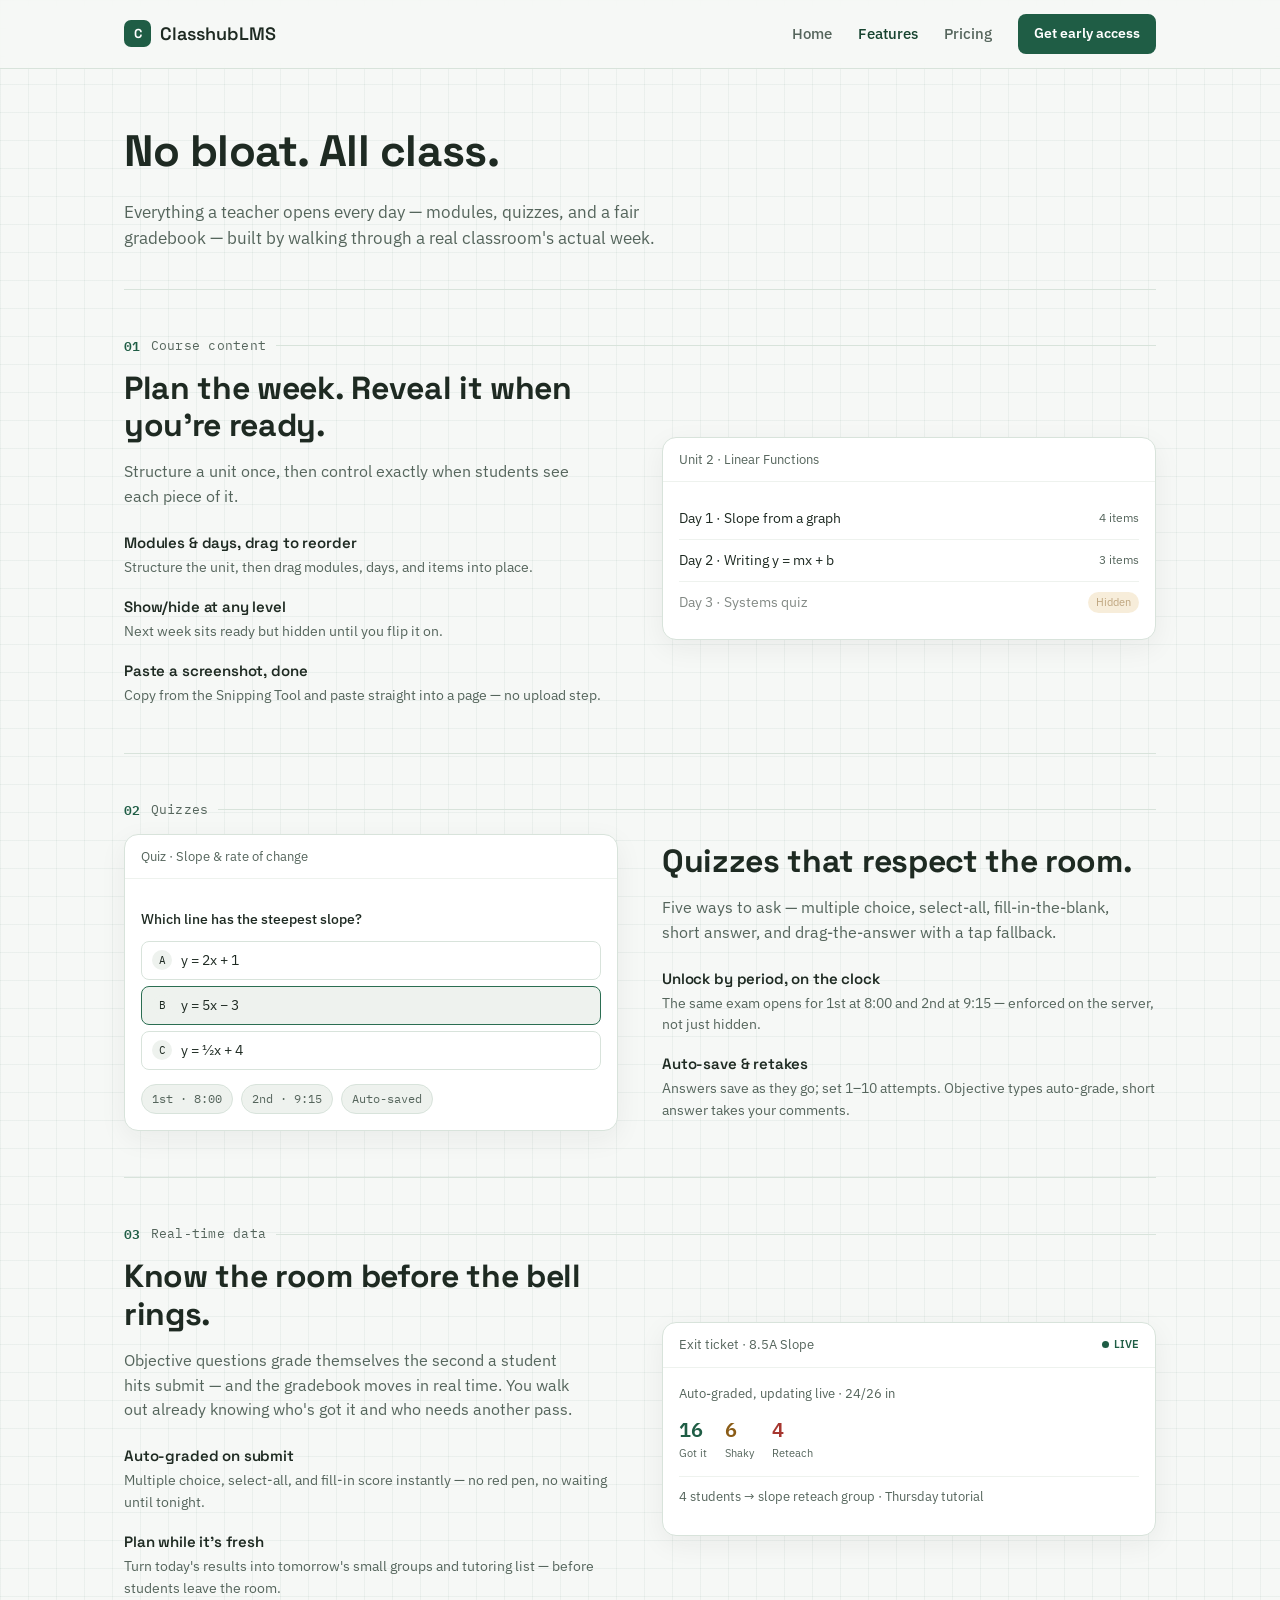
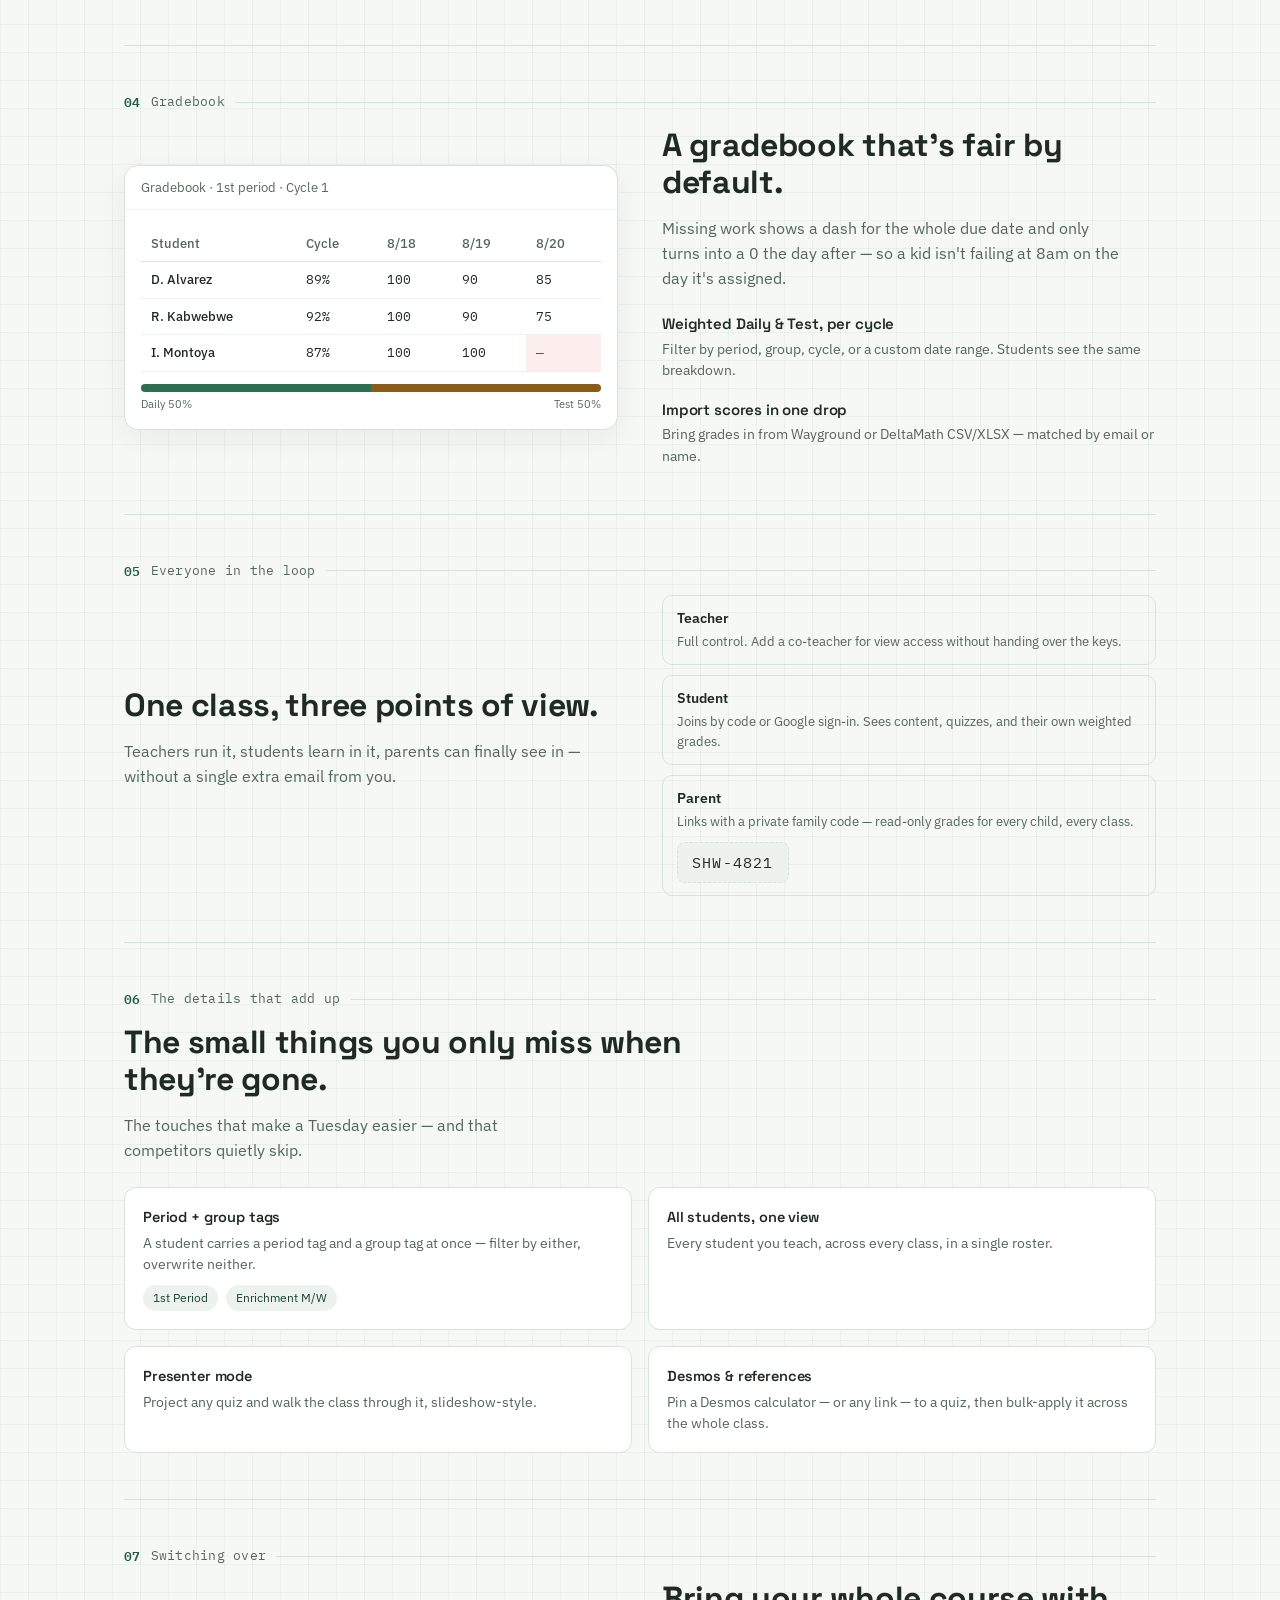
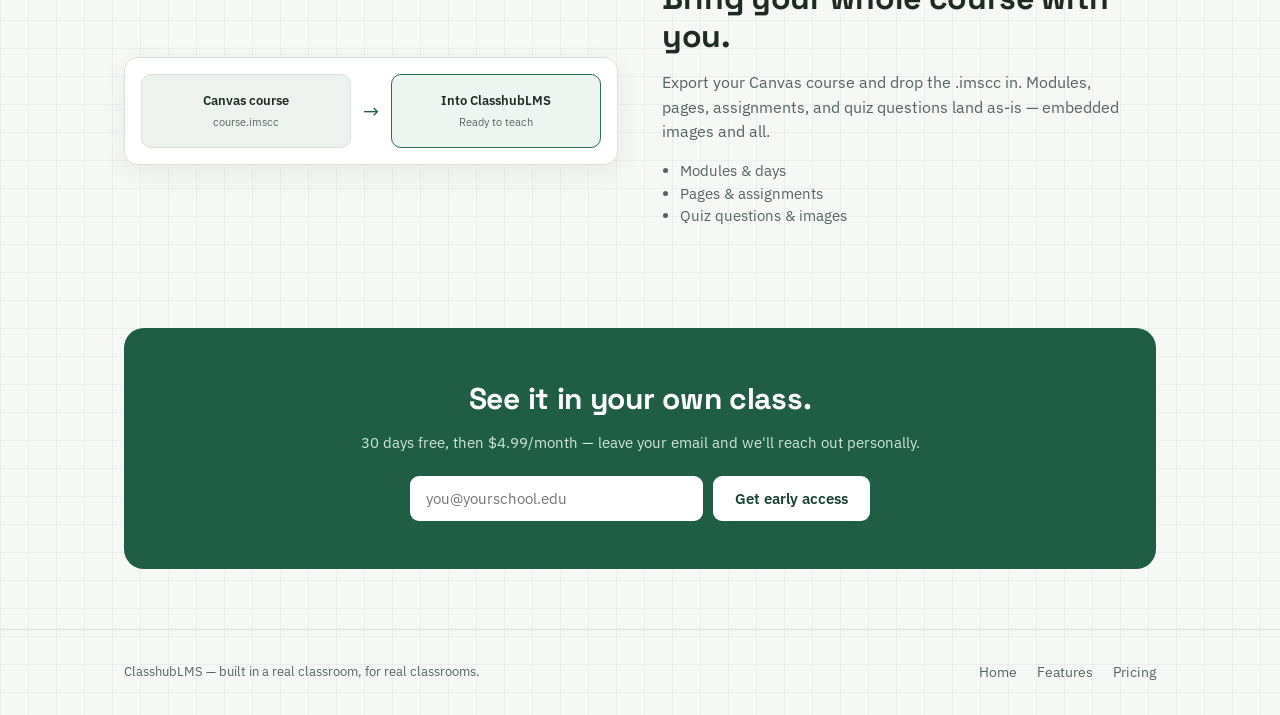
==== features.html @ cf4dfdcb ""Deploy ClasshubLMS multi-page site"" ====
<!DOCTYPE html>
<html lang="en">
<head>
<meta charset="UTF-8" />
<meta name="viewport" content="width=device-width, initial-scale=1.0" />
<title>Features — ClasshubLMS</title>
<link rel="preconnect" href="https://fonts.googleapis.com">
<link href="https://fonts.googleapis.com/css2?family=Space+Grotesk:wght@500;600;700&family=IBM+Plex+Sans:wght@400;500;600&family=IBM+Plex+Mono:wght@500;600&display=swap" rel="stylesheet">
<link rel="stylesheet" href="styles.css">
<style>
  .page-hero { padding: 48px 0 20px; }
  .page-hero h1 { font-size: clamp(30px, 4.4vw, 44px); font-weight: 700; max-width: 700px; }
  .page-hero p.sub { font-size: 17px; color: var(--ink-600); max-width: 560px; margin-top: 14px; }

  .feature-section { padding: 46px 0; border-top: 1px solid var(--paper-200); }
  .feature-section:first-of-type { border-top: none; }
  .feature-grid { display: grid; grid-template-columns: 1fr 1fr; gap: 44px; align-items: center; }
  .feature-grid.reverse .text-col { order: 2; }
  .feature-grid.reverse .mock-col { order: 1; }
  @media (max-width: 820px) {
    .feature-grid, .feature-grid.reverse { grid-template-columns: 1fr; }
    .feature-grid.reverse .text-col, .feature-grid.reverse .mock-col { order: initial; }
  }
  .feature-section h2 { font-size: clamp(24px, 3.2vw, 32px); font-weight: 700; line-height: 1.18; max-width: 480px; }
  .feature-section p.lead { font-size: 16px; color: var(--ink-600); margin-top: 14px; max-width: 460px; }
  .sub-feature-list { margin-top: 22px; display: flex; flex-direction: column; gap: 16px; }
  .sub-feature-list .item h4 { font-size: 15px; font-weight: 600; margin-bottom: 3px; }
  .sub-feature-list .item p { font-size: 14px; color: var(--ink-600); margin: 0; }

  /* module/day mockup */
  .day-mock .day-row { display: flex; justify-content: space-between; align-items: center; padding: 10px 0; border-bottom: 1px solid var(--paper-100); font-size: 13.5px; }
  .day-mock .day-row:last-child { border-bottom: none; }
  .day-mock .day-row .count { color: var(--ink-600); font-size: 12px; }
  .day-mock .day-row.hidden-row { opacity: 0.55; }
  .day-mock .hidden-tag { font-size: 11px; padding: 2px 8px; border-radius: 999px; background: var(--gold-bg); color: var(--gold); }

  /* quiz mockup */
  .quiz-mock .q-text { font-size: 14px; font-weight: 500; margin-bottom: 10px; }
  .quiz-mock .opt { display: flex; align-items: center; gap: 9px; font-size: 13.5px; padding: 8px 10px; border: 1px solid var(--paper-200); border-radius: 8px; margin-bottom: 6px; }
  .quiz-mock .opt.correct { border-color: var(--brand-500); background: var(--paper-100); }
  .quiz-mock .letter { width: 20px; height: 20px; border-radius: 999px; background: var(--paper-100); display: flex; align-items: center; justify-content: center; font-size: 11px; font-family: var(--font-mono); flex-shrink: 0; }
  .schedule-chips { display: flex; gap: 8px; margin-top: 14px; flex-wrap: wrap; }
  .schedule-chip { font-family: var(--font-mono); font-size: 12px; background: var(--paper-100); border: 1px solid var(--paper-200); padding: 5px 10px; border-radius: 999px; color: var(--ink-600); }

  /* gradebook mockup */
  .gb-mock table { width: 100%; border-collapse: collapse; font-size: 12.5px; }
  .gb-mock th { text-align: left; padding: 8px 10px; color: var(--ink-600); font-weight: 500; border-bottom: 1px solid var(--paper-200); }
  .gb-mock td { padding: 8px 10px; border-bottom: 1px solid var(--paper-100); font-family: var(--font-mono); }
  .gb-mock td.name { font-family: var(--font-body); font-weight: 500; }
  .gb-mock .miss { color: var(--red-pen); background: var(--red-pen-bg); font-weight: 600; }
  .weight-bar { display: flex; height: 8px; border-radius: 999px; overflow: hidden; margin-top: 12px; }
  .weight-bar .daily { background: var(--brand-500); width: 50%; }
  .weight-bar .test { background: var(--gold); width: 50%; }
  .weight-labels { display: flex; justify-content: space-between; font-size: 11px; color: var(--ink-600); margin-top: 4px; }

  /* roles mockup */
  .role-cards { display: flex; flex-direction: column; gap: 10px; }
  .role-card { border: 1px solid var(--paper-200); border-radius: 10px; padding: 12px 14px; }
  .role-card .role-name { font-weight: 600; font-size: 13.5px; }
  .role-card p { font-size: 13px; color: var(--ink-600); margin: 3px 0 0; }
  .family-code-chip { font-family: var(--font-mono); font-size: 15px; letter-spacing: 0.08em; background: var(--paper-100); border: 1px dashed var(--paper-200); padding: 8px 14px; border-radius: 8px; display: inline-block; margin-top: 10px; }

  /* details grid */
  .details-grid { display: grid; grid-template-columns: repeat(2, 1fr); gap: 16px; margin-top: 24px; }
  @media (max-width: 700px) { .details-grid { grid-template-columns: 1fr; } }
  .detail-card { background: white; border: 1px solid var(--paper-200); border-radius: 12px; padding: 18px; }
  .detail-card h4 { font-size: 14.5px; font-weight: 600; margin-bottom: 5px; }
  .detail-card p { font-size: 13.5px; color: var(--ink-600); margin: 0; }
  .tag-pair { display: flex; gap: 8px; margin-top: 10px; }
  .tag-pair span { font-size: 11.5px; padding: 4px 10px; border-radius: 999px; background: var(--paper-100); color: var(--brand-700); }

  /* import mockup */
  .import-flow { display: flex; align-items: center; justify-content: space-between; gap: 12px; }
  .import-flow .box { flex: 1; text-align: center; border: 1px solid var(--paper-200); border-radius: 10px; padding: 16px 10px; background: var(--paper-100); }
  .import-flow .box.ready { background: #ecf5f0; border-color: var(--brand-500); }
  .import-flow .arrow { font-size: 20px; color: var(--brand-600); }
  .import-flow .box .label { font-size: 12.5px; font-weight: 600; }
  .import-flow .box .sub { font-size: 11px; color: var(--ink-600); margin-top: 3px; }

  .final-cta { background: var(--brand-600); border-radius: 20px; padding: 48px 44px; margin: 40px 0 20px; color: white; text-align: center; }
  .final-cta h2 { font-size: clamp(24px, 3.2vw, 30px); font-weight: 700; }
  .final-cta p { color: #d1e5db; margin-top: 8px; font-size: 15px; }
  .final-cta form.signup { margin: 22px auto 0; justify-content: center; max-width: 460px; }
  .final-cta form.signup input[type="email"] { border: none; }
  .final-cta form.signup button { background: white; color: var(--brand-700); }
</style>
</head>
<body>
  <nav class="site-nav">
    <div class="wrap">
      <a href="index.html" class="brand-mark"><span class="badge">C</span>ClasshubLMS</a>
      <div class="nav-links">
        <a href="index.html">Home</a>
        <a href="features.html" class="current">Features</a>
        <a href="pricing.html">Pricing</a>
        <a href="index.html#signup" class="nav-cta">Get early access</a>
      </div>
    </div>
  </nav>

  <div class="wrap">
    <section class="page-hero">
      <h1>No bloat. All class.</h1>
      <p class="sub">Everything a teacher opens every day — modules, quizzes, and a fair gradebook — built by walking through a real classroom's actual week.</p>
    </section>

    <section class="feature-section">
      <div class="section-kicker"><span class="num">01</span> Course content</div>
      <div class="feature-grid">
        <div class="text-col">
          <h2>Plan the week. Reveal it when you're ready.</h2>
          <p class="lead">Structure a unit once, then control exactly when students see each piece of it.</p>
          <div class="sub-feature-list">
            <div class="item"><h4>Modules &amp; days, drag to reorder</h4><p>Structure the unit, then drag modules, days, and items into place.</p></div>
            <div class="item"><h4>Show/hide at any level</h4><p>Next week sits ready but hidden until you flip it on.</p></div>
            <div class="item"><h4>Paste a screenshot, done</h4><p>Copy from the Snipping Tool and paste straight into a page — no upload step.</p></div>
          </div>
        </div>
        <div class="mock-col mock-card day-mock">
          <div class="mock-head"><span>Unit 2 · Linear Functions</span></div>
          <div class="mock-body">
            <div class="day-row"><span>Day 1 · Slope from a graph</span><span class="count">4 items</span></div>
            <div class="day-row"><span>Day 2 · Writing y = mx + b</span><span class="count">3 items</span></div>
            <div class="day-row hidden-row"><span>Day 3 · Systems quiz</span><span class="hidden-tag">Hidden</span></div>
          </div>
        </div>
      </div>
    </section>

    <section class="feature-section">
      <div class="section-kicker"><span class="num">02</span> Quizzes</div>
      <div class="feature-grid reverse">
        <div class="text-col">
          <h2>Quizzes that respect the room.</h2>
          <p class="lead">Five ways to ask — multiple choice, select-all, fill-in-the-blank, short answer, and drag-the-answer with a tap fallback.</p>
          <div class="sub-feature-list">
            <div class="item"><h4>Unlock by period, on the clock</h4><p>The same exam opens for 1st at 8:00 and 2nd at 9:15 — enforced on the server, not just hidden.</p></div>
            <div class="item"><h4>Auto-save &amp; retakes</h4><p>Answers save as they go; set 1–10 attempts. Objective types auto-grade, short answer takes your comments.</p></div>
          </div>
        </div>
        <div class="mock-col mock-card quiz-mock">
          <div class="mock-head"><span>Quiz · Slope &amp; rate of change</span></div>
          <div class="mock-body">
            <p class="q-text">Which line has the steepest slope?</p>
            <div class="opt"><span class="letter">A</span> y = 2x + 1</div>
            <div class="opt correct"><span class="letter">B</span> y = 5x − 3</div>
            <div class="opt"><span class="letter">C</span> y = ½x + 4</div>
            <div class="schedule-chips">
              <span class="schedule-chip">1st · 8:00</span>
              <span class="schedule-chip">2nd · 9:15</span>
              <span class="schedule-chip">Auto-saved</span>
            </div>
          </div>
        </div>
      </div>
    </section>

    <section class="feature-section">
      <div class="section-kicker"><span class="num">03</span> Real-time data</div>
      <div class="feature-grid">
        <div class="text-col">
          <h2>Know the room before the bell rings.</h2>
          <p class="lead">Objective questions grade themselves the second a student hits submit — and the gradebook moves in real time. You walk out already knowing who's got it and who needs another pass.</p>
          <div class="sub-feature-list">
            <div class="item"><h4>Auto-graded on submit</h4><p>Multiple choice, select-all, and fill-in score instantly — no red pen, no waiting until tonight.</p></div>
            <div class="item"><h4>Plan while it's fresh</h4><p>Turn today's results into tomorrow's small groups and tutoring list — before students leave the room.</p></div>
          </div>
        </div>
        <div class="mock-col mock-card exit-ticket">
          <div class="mock-head"><span>Exit ticket · 8.5A Slope</span><span class="live-dot" style="display:inline-flex;align-items:center;gap:5px;color:var(--brand-600);font-size:11px;font-weight:600;"><span style="width:7px;height:7px;border-radius:999px;background:var(--brand-600);"></span>LIVE</span></div>
          <div class="mock-body">
            <p style="font-size:13px;color:var(--ink-600);margin:0 0 10px;">Auto-graded, updating live · 24/26 in</p>
            <div style="display:flex;gap:18px;">
              <div><div style="font-family:var(--font-mono);font-size:20px;font-weight:600;color:var(--brand-600);">16</div><div style="font-size:11px;color:var(--ink-600);">Got it</div></div>
              <div><div style="font-family:var(--font-mono);font-size:20px;font-weight:600;color:var(--gold);">6</div><div style="font-size:11px;color:var(--ink-600);">Shaky</div></div>
              <div><div style="font-family:var(--font-mono);font-size:20px;font-weight:600;color:var(--red-pen);">4</div><div style="font-size:11px;color:var(--ink-600);">Reteach</div></div>
            </div>
            <p style="font-size:12.5px;color:var(--ink-600);margin-top:14px;border-top:1px solid var(--paper-100);padding-top:10px;">4 students → slope reteach group · Thursday tutorial</p>
          </div>
        </div>
      </div>
    </section>

    <section class="feature-section">
      <div class="section-kicker"><span class="num">04</span> Gradebook</div>
      <div class="feature-grid reverse">
        <div class="text-col">
          <h2>A gradebook that's fair by default.</h2>
          <p class="lead">Missing work shows a dash for the whole due date and only turns into a 0 the day after — so a kid isn't failing at 8am on the day it's assigned.</p>
          <div class="sub-feature-list">
            <div class="item"><h4>Weighted Daily &amp; Test, per cycle</h4><p>Filter by period, group, cycle, or a custom date range. Students see the same breakdown.</p></div>
            <div class="item"><h4>Import scores in one drop</h4><p>Bring grades in from Wayground or DeltaMath CSV/XLSX — matched by email or name.</p></div>
          </div>
        </div>
        <div class="mock-col mock-card gb-mock">
          <div class="mock-head"><span>Gradebook · 1st period · Cycle 1</span></div>
          <div class="mock-body">
            <table>
              <thead><tr><th>Student</th><th>Cycle</th><th>8/18</th><th>8/19</th><th>8/20</th></tr></thead>
              <tbody>
                <tr><td class="name">D. Alvarez</td><td>89%</td><td>100</td><td>90</td><td>85</td></tr>
                <tr><td class="name">R. Kabwebwe</td><td>92%</td><td>100</td><td>90</td><td>75</td></tr>
                <tr><td class="name">I. Montoya</td><td>87%</td><td>100</td><td>100</td><td class="miss">—</td></tr>
              </tbody>
            </table>
            <div class="weight-bar"><div class="daily"></div><div class="test"></div></div>
            <div class="weight-labels"><span>Daily 50%</span><span>Test 50%</span></div>
          </div>
        </div>
      </div>
    </section>

    <section class="feature-section">
      <div class="section-kicker"><span class="num">05</span> Everyone in the loop</div>
      <div class="feature-grid">
        <div class="text-col">
          <h2>One class, three points of view.</h2>
          <p class="lead">Teachers run it, students learn in it, parents can finally see in — without a single extra email from you.</p>
        </div>
        <div class="mock-col role-cards">
          <div class="role-card"><div class="role-name">Teacher</div><p>Full control. Add a co-teacher for view access without handing over the keys.</p></div>
          <div class="role-card"><div class="role-name">Student</div><p>Joins by code or Google sign-in. Sees content, quizzes, and their own weighted grades.</p></div>
          <div class="role-card"><div class="role-name">Parent</div><p>Links with a private family code — read-only grades for every child, every class.</p>
            <span class="family-code-chip">SHW-4821</span>
          </div>
        </div>
      </div>
    </section>

    <section class="feature-section">
      <div class="section-kicker"><span class="num">06</span> The details that add up</div>
      <h2 style="max-width:560px;">The small things you only miss when they're gone.</h2>
      <p class="lead">The touches that make a Tuesday easier — and that competitors quietly skip.</p>
      <div class="details-grid">
        <div class="detail-card">
          <h4>Period + group tags</h4>
          <p>A student carries a period tag and a group tag at once — filter by either, overwrite neither.</p>
          <div class="tag-pair"><span>1st Period</span><span>Enrichment M/W</span></div>
        </div>
        <div class="detail-card">
          <h4>All students, one view</h4>
          <p>Every student you teach, across every class, in a single roster.</p>
        </div>
        <div class="detail-card">
          <h4>Presenter mode</h4>
          <p>Project any quiz and walk the class through it, slideshow-style.</p>
        </div>
        <div class="detail-card">
          <h4>Desmos &amp; references</h4>
          <p>Pin a Desmos calculator — or any link — to a quiz, then bulk-apply it across the whole class.</p>
        </div>
      </div>
    </section>

    <section class="feature-section">
      <div class="section-kicker"><span class="num">07</span> Switching over</div>
      <div class="feature-grid reverse">
        <div class="text-col">
          <h2>Bring your whole course with you.</h2>
          <p class="lead">Export your Canvas course and drop the .imscc in. Modules, pages, assignments, and quiz questions land as-is — embedded images and all.</p>
          <ul style="font-size: 14.5px; color: var(--ink-600); padding-left: 18px; margin-top: 14px;">
            <li>Modules &amp; days</li>
            <li>Pages &amp; assignments</li>
            <li>Quiz questions &amp; images</li>
          </ul>
        </div>
        <div class="mock-col mock-card">
          <div class="mock-body import-flow">
            <div class="box"><div class="label">Canvas course</div><div class="sub">course.imscc</div></div>
            <div class="arrow">→</div>
            <div class="box ready"><div class="label">Into ClasshubLMS</div><div class="sub">Ready to teach</div></div>
          </div>
        </div>
      </div>
    </section>

    <section class="final-cta" id="signup">
      <h2>See it in your own class.</h2>
      <p>30 days free, then $4.99/month — leave your email and we'll reach out personally.</p>
      <form class="signup" action="https://formspree.io/f/xjgnjnvd" method="POST">
        <input type="email" name="email" placeholder="you@yourschool.edu" required />
        <button type="submit">Get early access</button>
      </form>
    </section>
  </div>

  <footer class="site-footer">
    <div class="wrap">
      <span class="copy">ClasshubLMS — built in a real classroom, for real classrooms.</span>
      <div class="foot-links">
        <a href="index.html">Home</a>
        <a href="features.html">Features</a>
        <a href="pricing.html">Pricing</a>
      </div>
    </div>
  </footer>
</body>
</html>
---- styles.css ----
:root {
  --paper-50: #f6f8f6;
  --paper-100: #eef2ee;
  --paper-200: #d8e3db;
  --ink-900: #1e2a22;
  --ink-600: #55655c;
  --brand-500: #2b6e52;
  --brand-600: #1f5d45;
  --brand-700: #16432f;
  --red-pen: #a6362f;
  --red-pen-bg: #fbeeed;
  --gold: #8a5c17;
  --gold-bg: #f2e0bd;
  --font-display: 'Space Grotesk', sans-serif;
  --font-body: 'IBM Plex Sans', sans-serif;
  --font-mono: 'IBM Plex Mono', monospace;
}
* { box-sizing: border-box; }
html { scroll-behavior: smooth; }
body {
  margin: 0;
  font-family: var(--font-body);
  color: var(--ink-900);
  background-color: var(--paper-50);
  background-image:
    linear-gradient(to right, rgba(43, 110, 82, 0.06) 1px, transparent 1px),
    linear-gradient(to bottom, rgba(43, 110, 82, 0.06) 1px, transparent 1px);
  background-size: 28px 28px;
  line-height: 1.55;
}
h1, h2, h3, h4 { font-family: var(--font-display); letter-spacing: -0.01em; margin: 0; }
.wrap { max-width: 1080px; margin: 0 auto; padding: 0 24px; }
a { color: inherit; }
img { max-width: 100%; }

/* ---------- NAV ---------- */
.site-nav {
  border-bottom: 1px solid var(--paper-200);
  background: rgba(246, 248, 246, 0.92);
  backdrop-filter: blur(6px);
  position: sticky; top: 0; z-index: 50;
}
.site-nav .wrap { display: flex; align-items: center; justify-content: space-between; padding-top: 14px; padding-bottom: 14px; }
.brand-mark { display: inline-flex; align-items: center; gap: 9px; font-family: var(--font-display); font-weight: 600; font-size: 18px; text-decoration: none; }
.brand-mark .badge { width: 27px; height: 27px; border-radius: 7px; background: var(--brand-600); color: white; display: flex; align-items: center; justify-content: center; font-weight: 700; font-size: 13px; flex-shrink: 0; }
.nav-links { display: flex; align-items: center; gap: 26px; font-size: 14.5px; font-weight: 500; }
.nav-links a { text-decoration: none; color: var(--ink-600); }
.nav-links a:hover, .nav-links a.current { color: var(--brand-700); }
.nav-cta { background: var(--brand-600); color: white !important; padding: 9px 16px; border-radius: 8px; font-weight: 600; font-size: 14px; text-decoration: none; }
.nav-cta:hover { background: var(--brand-700); }
.nav-toggle { display: none; }
@media (max-width: 720px) {
  .nav-links { display: none; }
  .nav-toggle { display: block; }
}

/* ---------- SHARED TYPE ---------- */
.eyebrow-row { display: flex; gap: 8px; flex-wrap: wrap; }
.eyebrow-chip {
  font-family: var(--font-mono); font-size: 12px; letter-spacing: 0.02em; color: var(--brand-600);
  background: var(--paper-100); border: 1px solid var(--paper-200); padding: 5px 11px; border-radius: 999px;
}
.section-kicker {
  font-family: var(--font-mono); font-size: 13px; color: var(--ink-600); letter-spacing: 0.02em;
  display: flex; align-items: center; gap: 10px; margin-bottom: 14px;
}
.section-kicker .num { color: var(--brand-600); font-weight: 600; }
.section-kicker::after { content: ""; flex: 1; height: 1px; background: var(--paper-200); }

/* ---------- BUTTONS / FORM ---------- */
.btn-primary {
  background: var(--brand-600); color: white; border: none; font-family: var(--font-body); font-weight: 600;
  font-size: 15px; padding: 13px 22px; border-radius: 9px; cursor: pointer; text-decoration: none; display: inline-block;
}
.btn-primary:hover { background: var(--brand-700); }
.btn-outline {
  background: transparent; color: var(--brand-700); border: 1.5px solid var(--brand-600); font-family: var(--font-body);
  font-weight: 600; font-size: 15px; padding: 12px 20px; border-radius: 9px; cursor: pointer; text-decoration: none; display: inline-block;
}
.btn-outline:hover { background: var(--paper-100); }
form.signup { display: flex; gap: 10px; flex-wrap: wrap; }
form.signup input[type="email"] {
  flex: 1; min-width: 220px; padding: 13px 16px; font-size: 15px; border: 1px solid var(--paper-200);
  border-radius: 9px; font-family: var(--font-body); background: white;
}
form.signup input[type="email"]:focus { outline: none; border-color: var(--brand-600); box-shadow: 0 0 0 3px rgba(43,110,82,0.15); }
form.signup button { background: var(--brand-600); color: white; border: none; font-family: var(--font-body); font-weight: 600; font-size: 15px; padding: 13px 22px; border-radius: 9px; cursor: pointer; }
form.signup button:hover { background: var(--brand-700); }

/* ---------- MOCKUP CARD SHELL ---------- */
.mock-card { background: white; border: 1px solid var(--paper-200); border-radius: 14px; overflow: hidden; box-shadow: 0 8px 28px rgba(30, 42, 34, 0.06); }
.mock-card .mock-head { padding: 12px 16px; border-bottom: 1px solid var(--paper-100); font-size: 12.5px; color: var(--ink-600); display: flex; justify-content: space-between; align-items: center; }
.mock-card .mock-body { padding: 16px; }

/* ---------- FOOTER ---------- */
footer.site-footer { border-top: 1px solid var(--paper-200); margin-top: 60px; padding: 32px 0; }
footer.site-footer .wrap { display: flex; justify-content: space-between; align-items: center; flex-wrap: wrap; gap: 14px; }
footer.site-footer .foot-links { display: flex; gap: 20px; font-size: 13.5px; color: var(--ink-600); }
footer.site-footer .foot-links a { text-decoration: none; }
footer.site-footer .foot-links a:hover { color: var(--brand-700); }
footer.site-footer .copy { font-size: 13px; color: var(--ink-600); }

@media (prefers-reduced-motion: no-preference) {
  .fade-in { animation: fadeIn 0.5s ease-out both; }
}
@keyframes fadeIn { from { opacity: 0; transform: translateY(6px); } to { opacity: 1; transform: translateY(0); } }
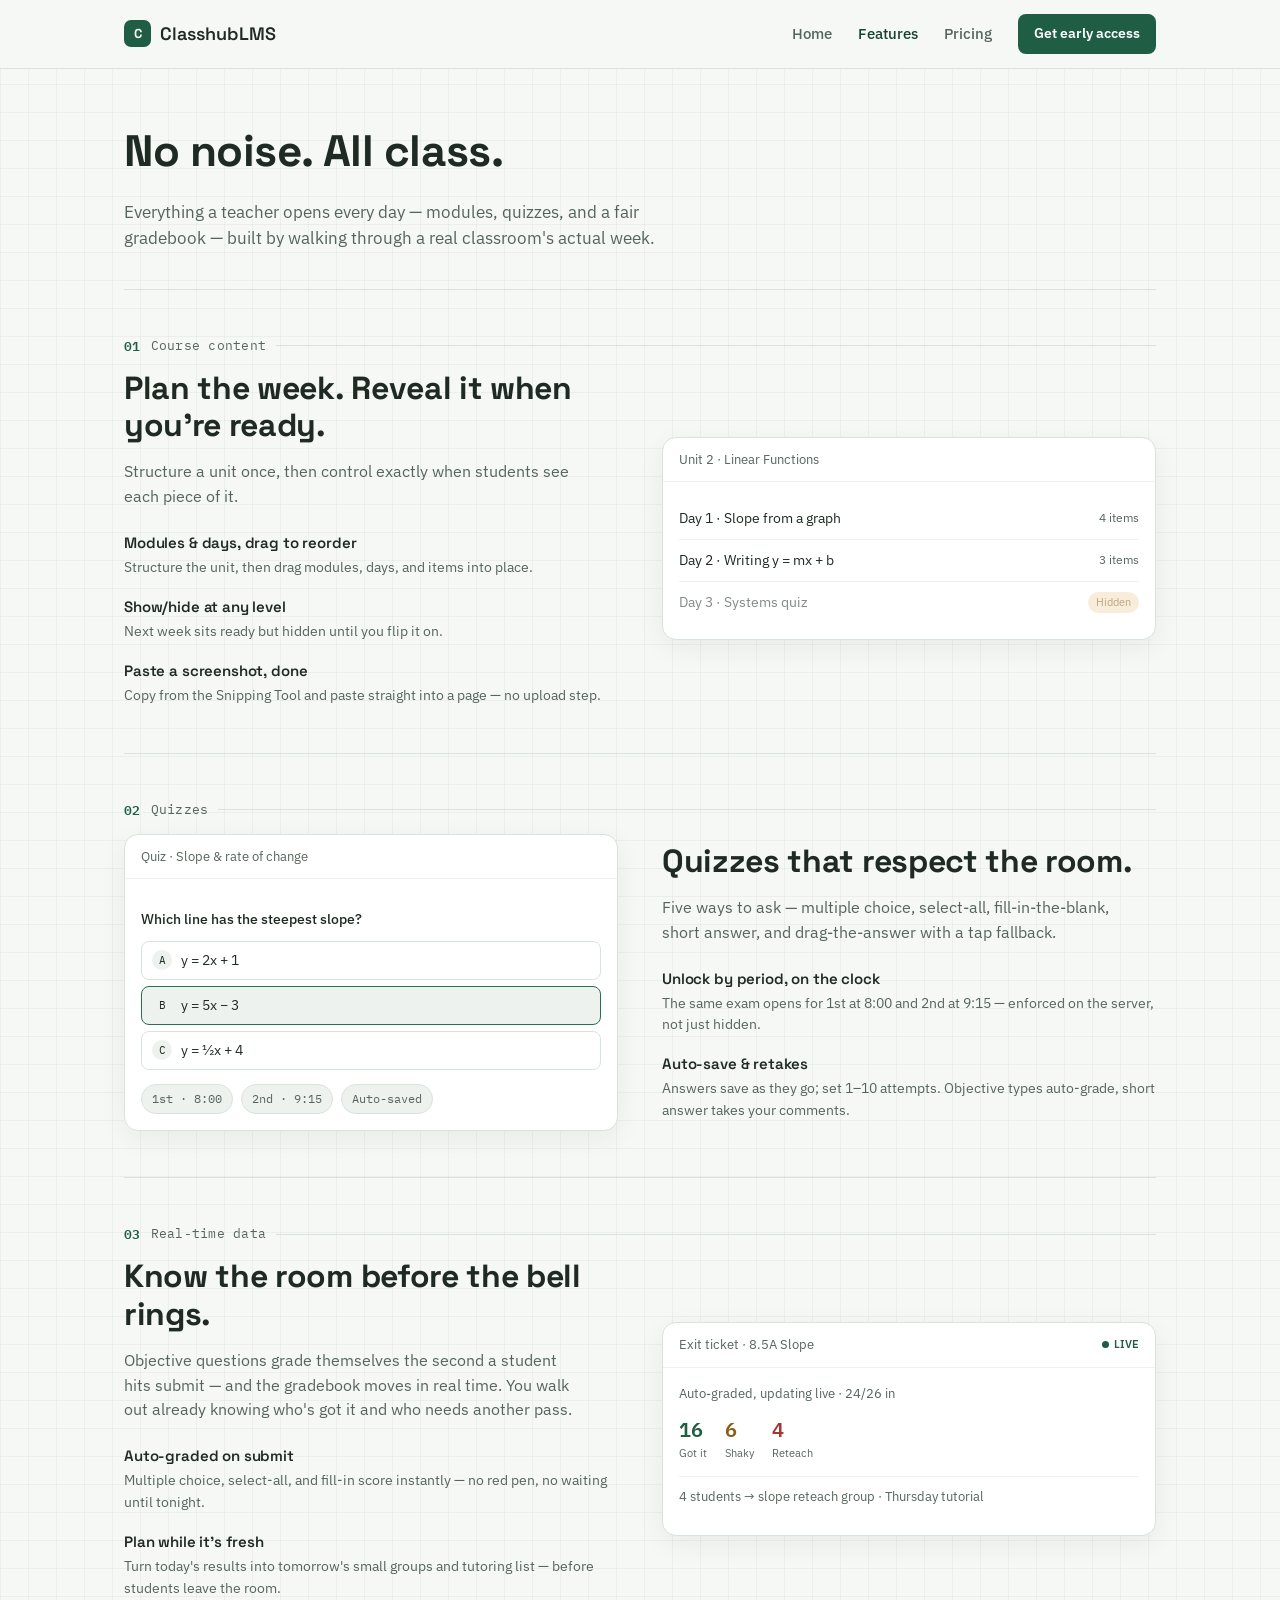
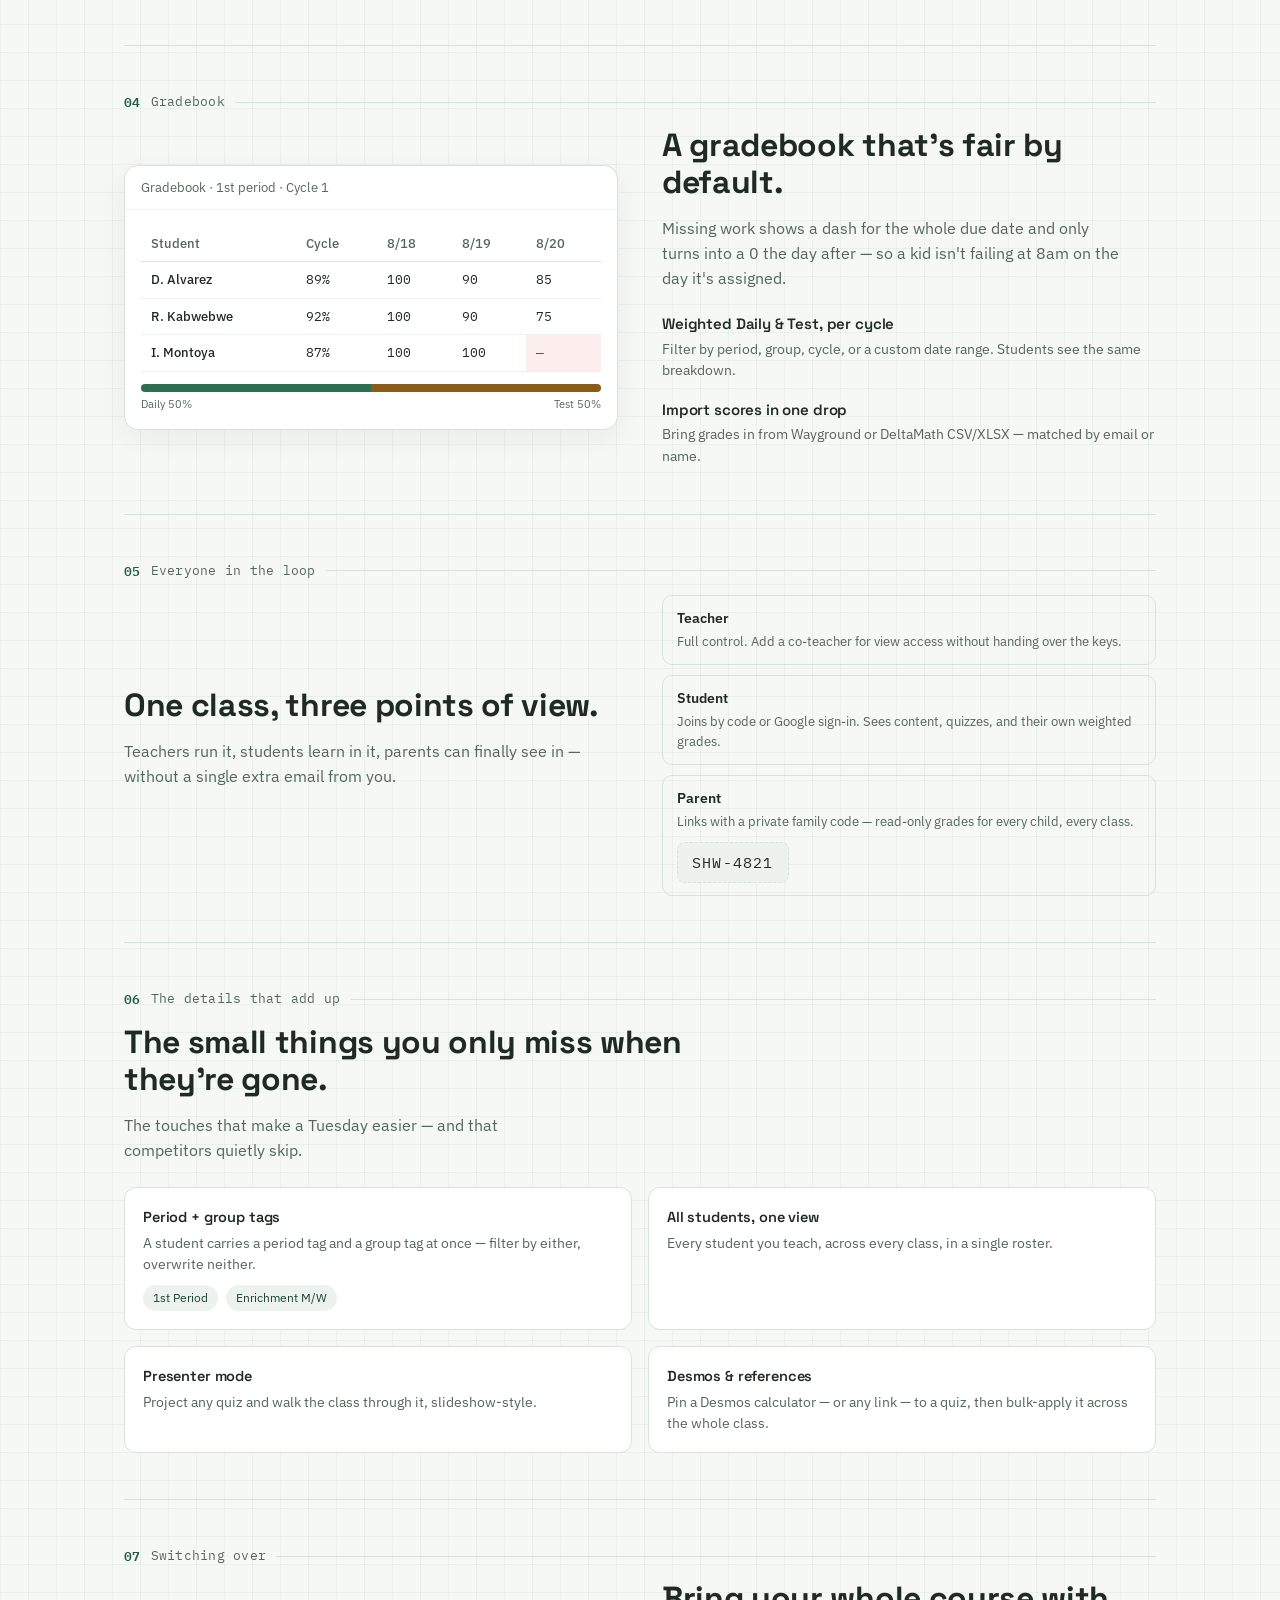
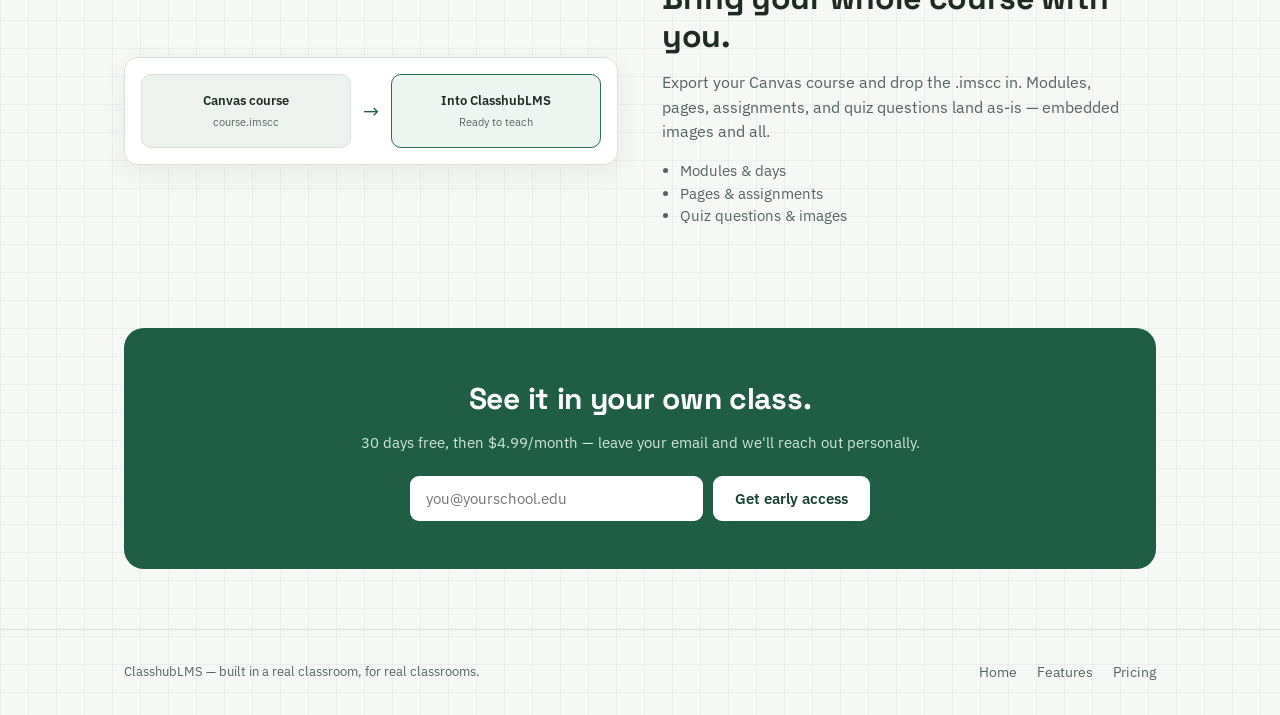
==== commit c90a36b7: ""Replace the file in the destination"" ====
--- a/features.html
+++ b/features.html
@@ -100,7 +100,7 @@
 
   <div class="wrap">
     <section class="page-hero">
-      <h1>No bloat. All class.</h1>
+      <h1>No noise. All class.</h1>
       <p class="sub">Everything a teacher opens every day — modules, quizzes, and a fair gradebook — built by walking through a real classroom's actual week.</p>
     </section>
 
